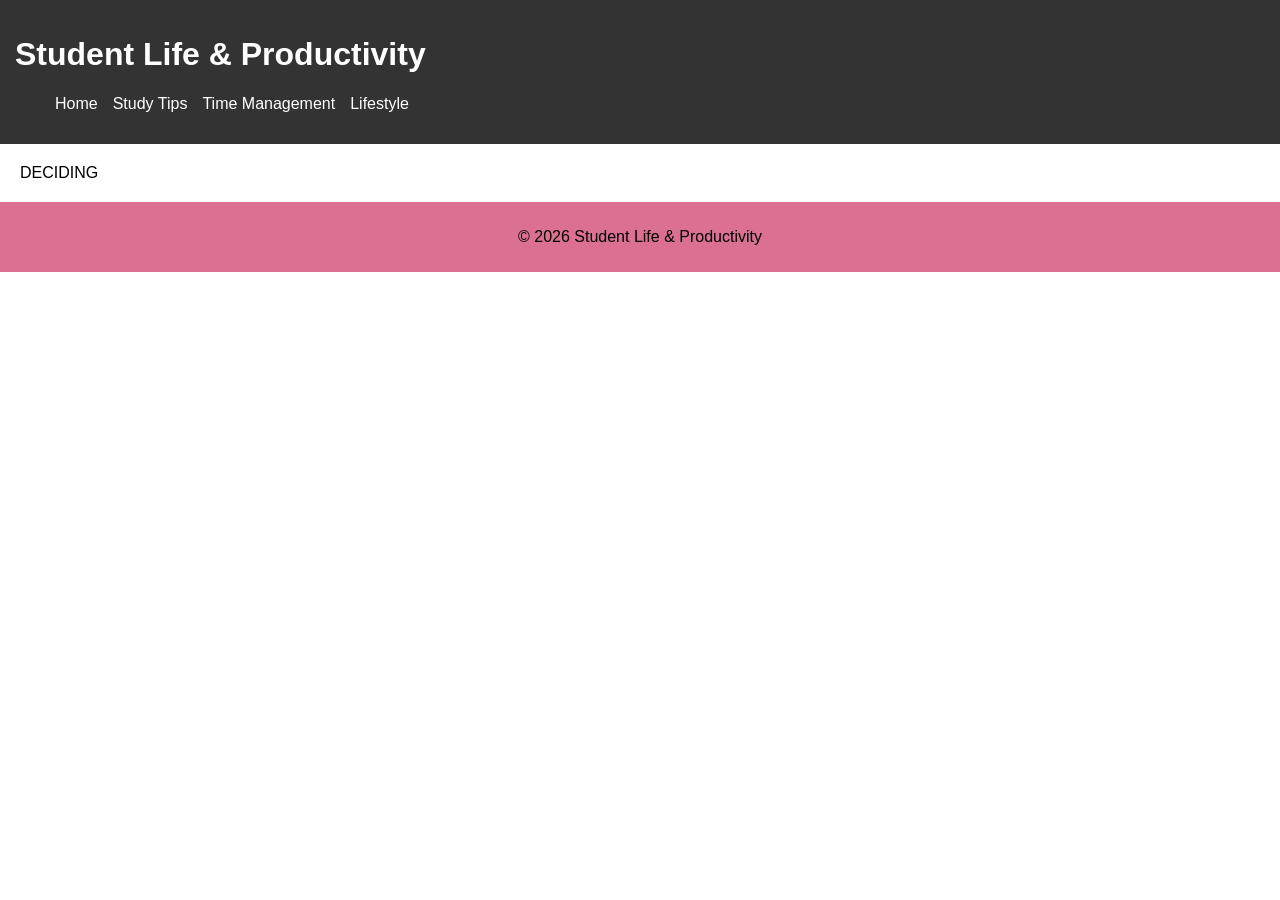
==== lifestyle.html @ fa83e8fb "REVISED PAGE" ====
<!DOCTYPE html>
<html lang="en">
<head>
    <meta charset="UTF-8">
    <meta name="viewport" content="width=device-width, initial-scale=1.0">
    <title>Student Life & Productivity</title>

    <!-- CSS LINKS -->
    <link rel="stylesheet" href="reset.css">
    <link rel="stylesheet" href="style.css">
</head>
<body>

    <header>
        <h1>Student Life & Productivity</h1>
        <nav>
            <ul>
                <li><a href="index.html">Home</a></li>
                <li><a href="study-tips.html">Study Tips</a></li>
                <li><a href="time-management.html">Time Management</a></li>
                <li><a href="lifestyle.html">Lifestyle</a></li>
            </ul>
        </nav>
    </header>

    <main>
        DECIDING
    </main>

    <footer>
        <p>© 2026 Student Life & Productivity</p>
    </footer>

</body>
</html>
---- style.css ----
body {
    font-family: Arial, sans-serif;
    background-color: white;
    margin: 0;
}

header {
    background-color: #333;
    color: white;
    padding: 15px;
}

nav ul {
    display: flex;
    list-style: none;
    gap: 15px;
}

nav a {
    color: white;
    text-decoration: none;
}

main {
    padding: 20px;
}

footer {
    background-color: palevioletred;
    text-align: center;
    padding: 10px;
}
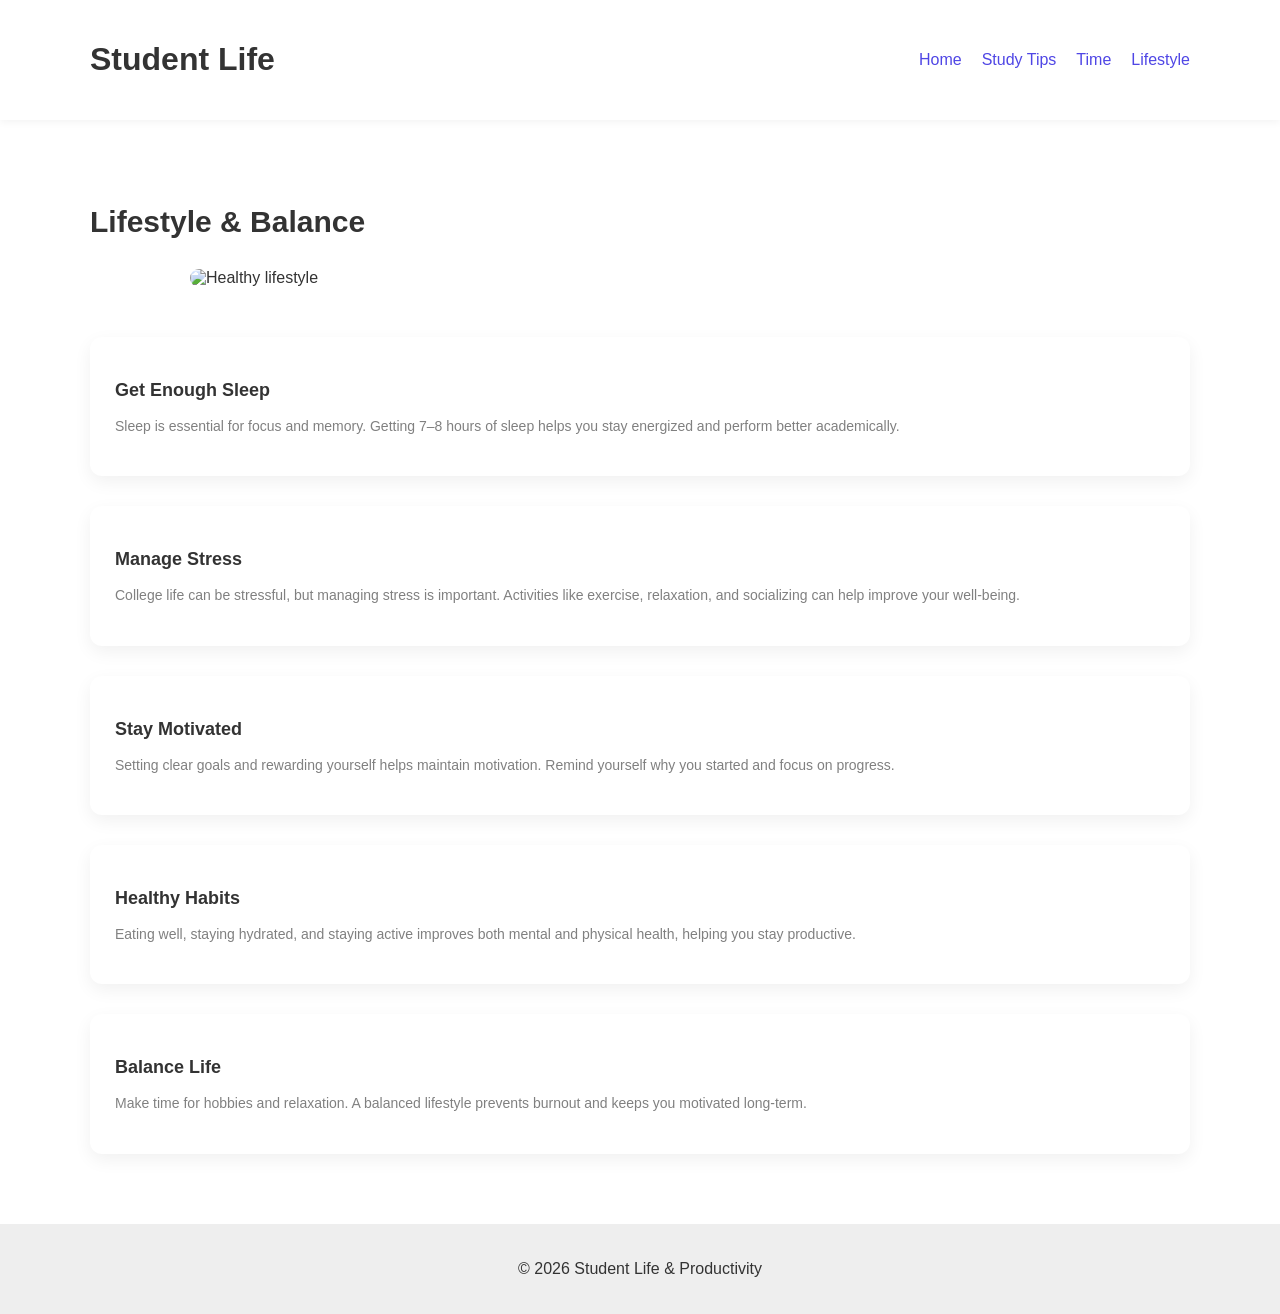
==== commit 46e34b1c: "final made changes" ====
--- a/lifestyle.html
+++ b/lifestyle.html
@@ -1,35 +1,83 @@
 <!DOCTYPE html>
 <html lang="en">
 <head>
-    <meta charset="UTF-8">
-    <meta name="viewport" content="width=device-width, initial-scale=1.0">
-    <title>Student Life & Productivity</title>
+<meta charset="UTF-8">
+<meta name="viewport" content="width=device-width, initial-scale=1.0">
+<title>Lifestyle</title>
 
-    <!-- CSS LINKS -->
-    <link rel="stylesheet" href="reset.css">
-    <link rel="stylesheet" href="style.css">
+<link rel="stylesheet" href="reset.css">
+<link rel="stylesheet" href="style.css">
+
+
 </head>
+
 <body>
 
-    <header>
-        <h1>Student Life & Productivity</h1>
-        <nav>
-            <ul>
-                <li><a href="index.html">Home</a></li>
-                <li><a href="study-tips.html">Study Tips</a></li>
-                <li><a href="time-management.html">Time Management</a></li>
-                <li><a href="lifestyle.html">Lifestyle</a></li>
-            </ul>
-        </nav>
-    </header>
+<header>
+  <div class="container header-flex">
+    <h1>Student Life</h1>
+    <nav>
+      <ul>
+        <li><a href="index.html">Home</a></li>
+        <li><a href="study-tips.html">Study Tips</a></li>
+        <li><a href="time-management.html">Time</a></li>
+        <li><a href="lifestyle.html" class="active">Lifestyle</a></li>
+      </ul>
+    </nav>
+  </div>
+</header>
 
-    <main>
-        DECIDING
-    </main>
+<main class="container">
 
-    <footer>
-        <p>© 2026 Student Life & Productivity</p>
-    </footer>
+<h2 class="page-title">Lifestyle & Balance</h2>
+
+<img src="images/life.jpg" class="page-img" alt="Healthy lifestyle">
+
+<section class="card">
+  <h3>Get Enough Sleep</h3>
+  <p>
+    Sleep is essential for focus and memory. Getting 7–8 hours of sleep helps you
+    stay energized and perform better academically.
+  </p>
+</section>
+
+<section class="card">
+  <h3>Manage Stress</h3>
+  <p>
+    College life can be stressful, but managing stress is important. Activities
+    like exercise, relaxation, and socializing can help improve your well-being.
+  </p>
+</section>
+
+<section class="card">
+  <h3>Stay Motivated</h3>
+  <p>
+    Setting clear goals and rewarding yourself helps maintain motivation. Remind
+    yourself why you started and focus on progress.
+  </p>
+</section>
+
+<section class="card">
+  <h3>Healthy Habits</h3>
+  <p>
+    Eating well, staying hydrated, and staying active improves both mental and
+    physical health, helping you stay productive.
+  </p>
+</section>
+
+<section class="card">
+  <h3>Balance Life</h3>
+  <p>
+    Make time for hobbies and relaxation. A balanced lifestyle prevents burnout
+    and keeps you motivated long-term.
+  </p>
+</section>
+
+</main>
+
+<footer>
+  <p>© 2026 Student Life & Productivity</p>
+</footer>
 
 </body>
-</html>
+</html>
--- a/style.css
+++ b/style.css
@@ -1,32 +1,157 @@
 body {
-    font-family: Arial, sans-serif;
-    background-color: white;
-    margin: 0;
+  font-family: 'Poppins', sans-serif;
+  background-color: white;
+  margin: 0;
+  color: #333;
+}
+
+
+.container {
+  width: 90%;
+  max-width: 1100px;
+  margin: 0 auto;
+}
+
+main {
+  padding: 40px 0;
 }
 
 header {
-    background-color: #333;
-    color: white;
-    padding: 15px;
+  background: white;
+  padding: 20px 0;
+  box-shadow: 0 2px 8px rgba(0,0,0,0.05);
+  margin-bottom: 20px;
 }
 
+.header-flex {
+  display: flex;
+  justify-content: space-between;
+  align-items: center;
+}
+
+
 nav ul {
-    display: flex;
-    list-style: none;
-    gap: 15px;
+  display: flex;
+  list-style: none;
+  gap: 20px;
 }
 
 nav a {
-    color: white;
-    text-decoration: none;
+  text-decoration: none;
+  color: #333;
+  font-weight: 500;
 }
 
-main {
-    padding: 20px;
+nav a {
+  color: #4f46e5;
+}
+
+
+.hero {
+  display: flex;
+  align-items: center;
+  gap: 40px;
+  padding: 40px 0;
+  justify-content: space-between;
+}
+
+.hero-text h2 {
+  font-size: 36px;
+  margin-bottom: 10px;
+  width: 50%;
+}
+
+.hero-text p {
+  margin-bottom: 20px;
+  font-size: 16px;
+  line-height: 1.6;
+
+}
+
+.hero-img img {
+  width: 50%;
+  border-radius: 12px;
+
+}
+
+
+.btn {
+  background: #4f46e5;
+  color: white;
+  padding: 12px 22px;
+  text-decoration: none;
+  border-radius: 8px;
+  display: inline-block;
+}
+
+
+
+.info {
+  text-align: center;
+  margin-top: 60px;
+}
+
+.info h2 {
+  margin-bottom: 10px;
+}
+
+.info p {
+  max-width: 600px;
+  margin: auto;
+  color: gray;
+}
+
+section {
+  margin-bottom: 50px;
+}
+
+.cards {
+  display: flex;
+  gap: 25px;
+  margin-top: 40px;
+}
+
+.card {
+  background: white;
+  padding: 25px;
+  flex: 1;
+  border-radius: 12px;
+  box-shadow: 0 6px 18px rgba(0,0,0,0.06);
+  transition: 0.3s;
+  margin-bottom: 30px;
+}
+
+.card:hover {
+  transform: translateY(-3px);
+}
+
+.card h3 {
+  margin-bottom: 10px;
+  font-size: 18px;
+}
+
+.card p {
+  color: gray ;
+  font-size: 14px;
+  line-height: 1.6;
 }
 
 footer {
-    background-color: palevioletred;
-    text-align: center;
-    padding: 10px;
+  text-align: center;
+  padding: 20px;
+  background: #eee;
+}
+
+.page-title {
+  font-size: 30px;
+  margin-bottom: 30px;
+}
+
+.page-img {
+  width: 100%;
+  max-width: 900px;
+  height: auto;
+  display: block;
+  margin: 20px auto 50px auto;
+  border-radius: 12px;
 }
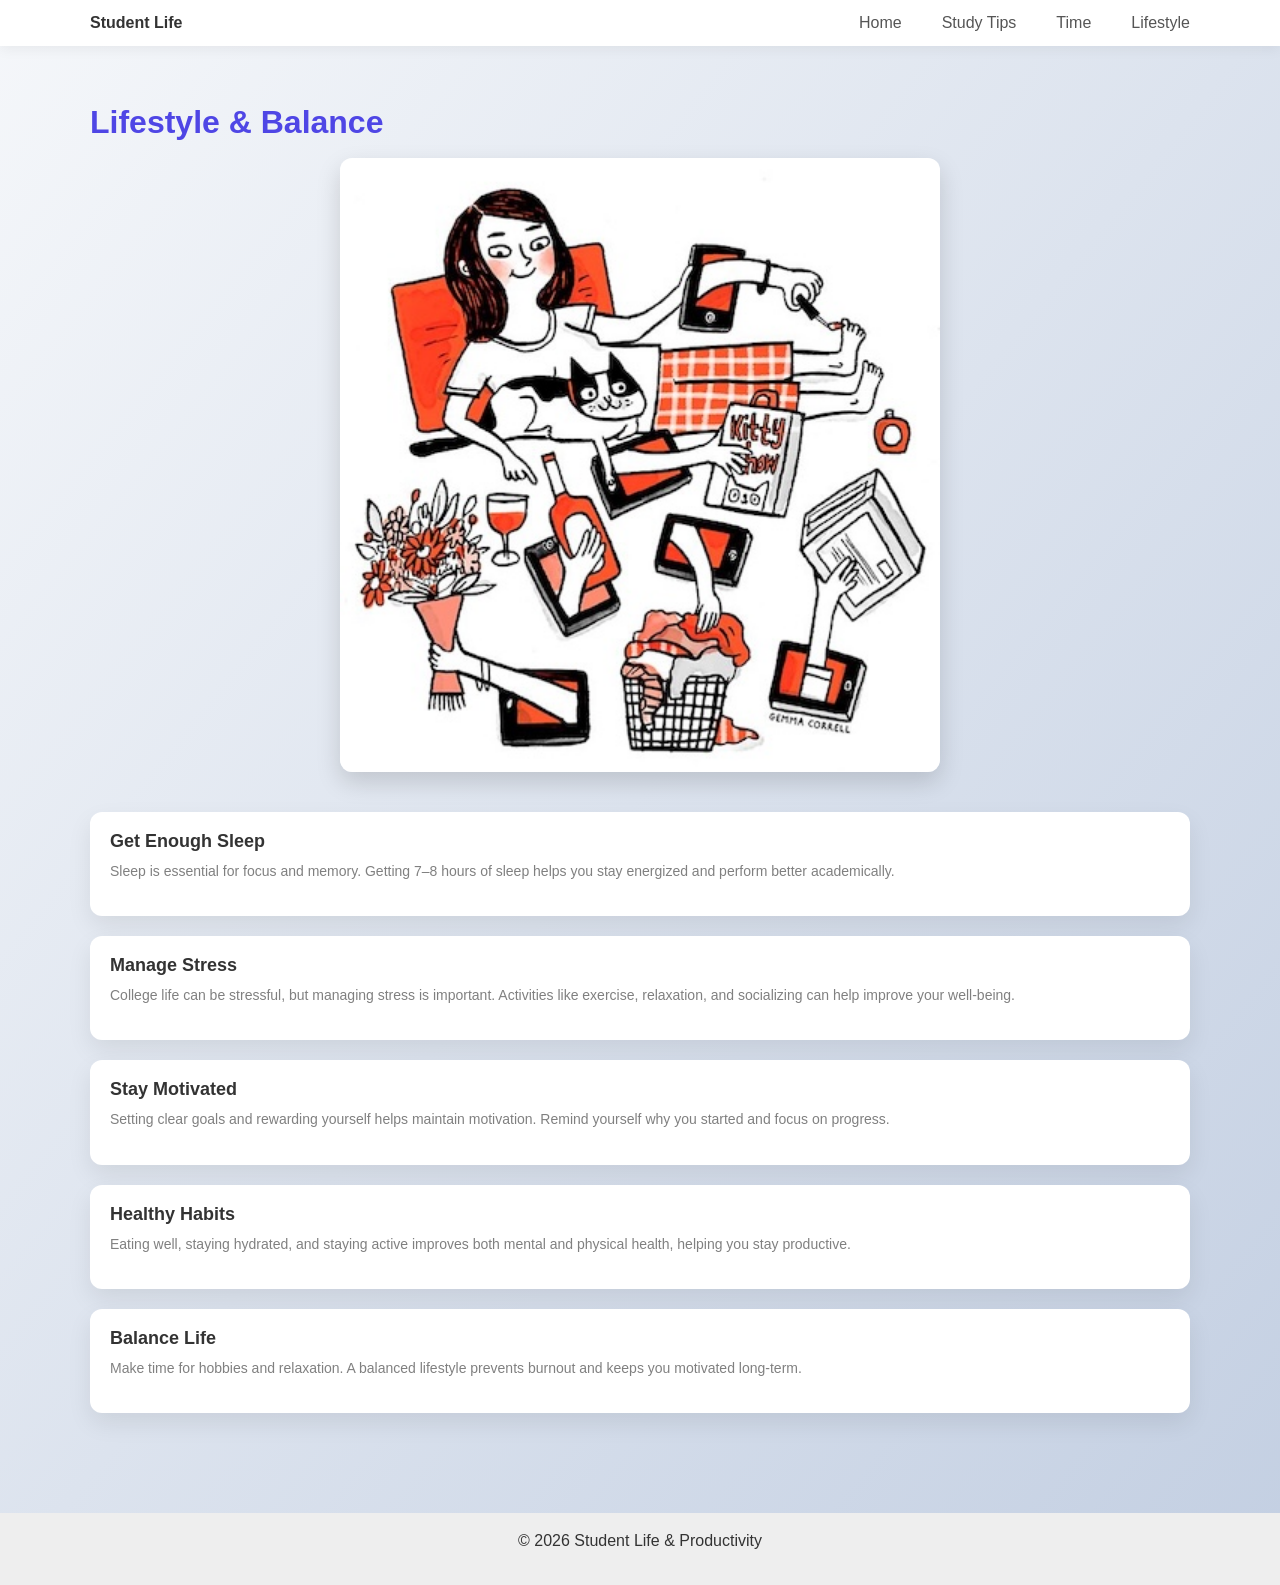
==== commit 5f6706bf: "final changes made" ====
--- a/lifestyle.html
+++ b/lifestyle.html
@@ -31,7 +31,7 @@
 
 <h2 class="page-title">Lifestyle & Balance</h2>
 
-<img src="images/life.jpg" class="page-img" alt="Healthy lifestyle">
+<img src="images/style.jpg" class="page-img" alt="Healthy lifestyle">
 
 <section class="card">
   <h3>Get Enough Sleep</h3>
--- a/style.css
+++ b/style.css
@@ -1,10 +1,15 @@
 body {
   font-family: 'Poppins', sans-serif;
-  background-color: white;
+  background: linear-gradient(to bottom right, #f5f7fa, #c3cfe2);
   margin: 0;
   color: #333;
 }
 
+h2 {
+  font-size: 34px;
+  color: #4f46e5;
+  margin-bottom: 20px;
+}
 
 .container {
   width: 90%;
@@ -12,14 +17,12 @@
   margin: 0 auto;
 }
 
-main {
-  padding: 40px 0;
-}
+
 
 header {
   background: white;
-  padding: 20px 0;
-  box-shadow: 0 2px 8px rgba(0,0,0,0.05);
+  padding: 15px 0;
+  box-shadow: 0 4px 12px rgba(0,0,0,0.05);
   margin-bottom: 20px;
 }
 
@@ -32,33 +35,43 @@
 
 nav ul {
   display: flex;
-  list-style: none;
   gap: 20px;
 }
 
 nav a {
   text-decoration: none;
-  color: #333;
+  color: #555;
   font-weight: 500;
+  margin-left: 20px;
 }
 
-nav a {
+nav a :hover {
   color: #4f46e5;
+}
+
+main {
+  padding: 40px 0;
 }
 
 
 .hero {
   display: flex;
   align-items: center;
-  gap: 40px;
+  gap: 50px;
   padding: 40px 0;
   justify-content: space-between;
 }
 
+.hero-text {
+  max-width: 550px;
+}
+
 .hero-text h2 {
-  font-size: 36px;
-  margin-bottom: 10px;
-  width: 50%;
+  font-size: 42px;
+  margin-bottom: 15px;
+  line-height: 1.2;
+
+  
 }
 
 .hero-text p {
@@ -68,12 +81,12 @@
 
 }
 
-.hero-img img {
-  width: 50%;
+.hero-img{
+  width: 350px;
   border-radius: 12px;
+  box-shadow: 0 10px 25px rgba(0, 0, 0, 0.1);
 
 }
-
 
 .btn {
   background: #4f46e5;
@@ -82,13 +95,20 @@
   text-decoration: none;
   border-radius: 8px;
   display: inline-block;
+  font-weight: 500;
+  transition: 0.3s;
 }
 
+.btn :hover {
+  background: black;
+  transform: translateY(-2px);
+  box-shadow: 0 8px 20px rgba(0, 0, 0, 0.15);
+}
 
 
 .info {
   text-align: center;
-  margin-top: 60px;
+  margin: 40px 0;
 }
 
 .info h2 {
@@ -98,7 +118,7 @@
 .info p {
   max-width: 600px;
   margin: auto;
-  color: gray;
+  color: rgb(49, 47, 47);
 }
 
 section {
@@ -113,16 +133,15 @@
 
 .card {
   background: white;
-  padding: 25px;
-  flex: 1;
+  padding: 20px;
   border-radius: 12px;
-  box-shadow: 0 6px 18px rgba(0,0,0,0.06);
+  box-shadow: 0 10px 25px rgba(0,0,0,0.08);
   transition: 0.3s;
-  margin-bottom: 30px;
+  margin-bottom: 20px;
 }
 
 .card:hover {
-  transform: translateY(-3px);
+  transform: translateY(-6px);
 }
 
 .card h3 {
@@ -140,18 +159,20 @@
   text-align: center;
   padding: 20px;
   background: #eee;
+  margin-top: 40px;
 }
 
 .page-title {
-  font-size: 30px;
-  margin-bottom: 30px;
+  font-size: 32px;
+  margin-bottom: 20px;
+  color: #4f46e5;
 }
 
 .page-img {
   width: 100%;
-  max-width: 900px;
-  height: auto;
+  max-width: 600px;
   display: block;
-  margin: 20px auto 50px auto;
+  margin: 20px auto 40px auto;
   border-radius: 12px;
+  box-shadow: 0 10px 25px rgba(0, 0, 0, 0.15);
 }
